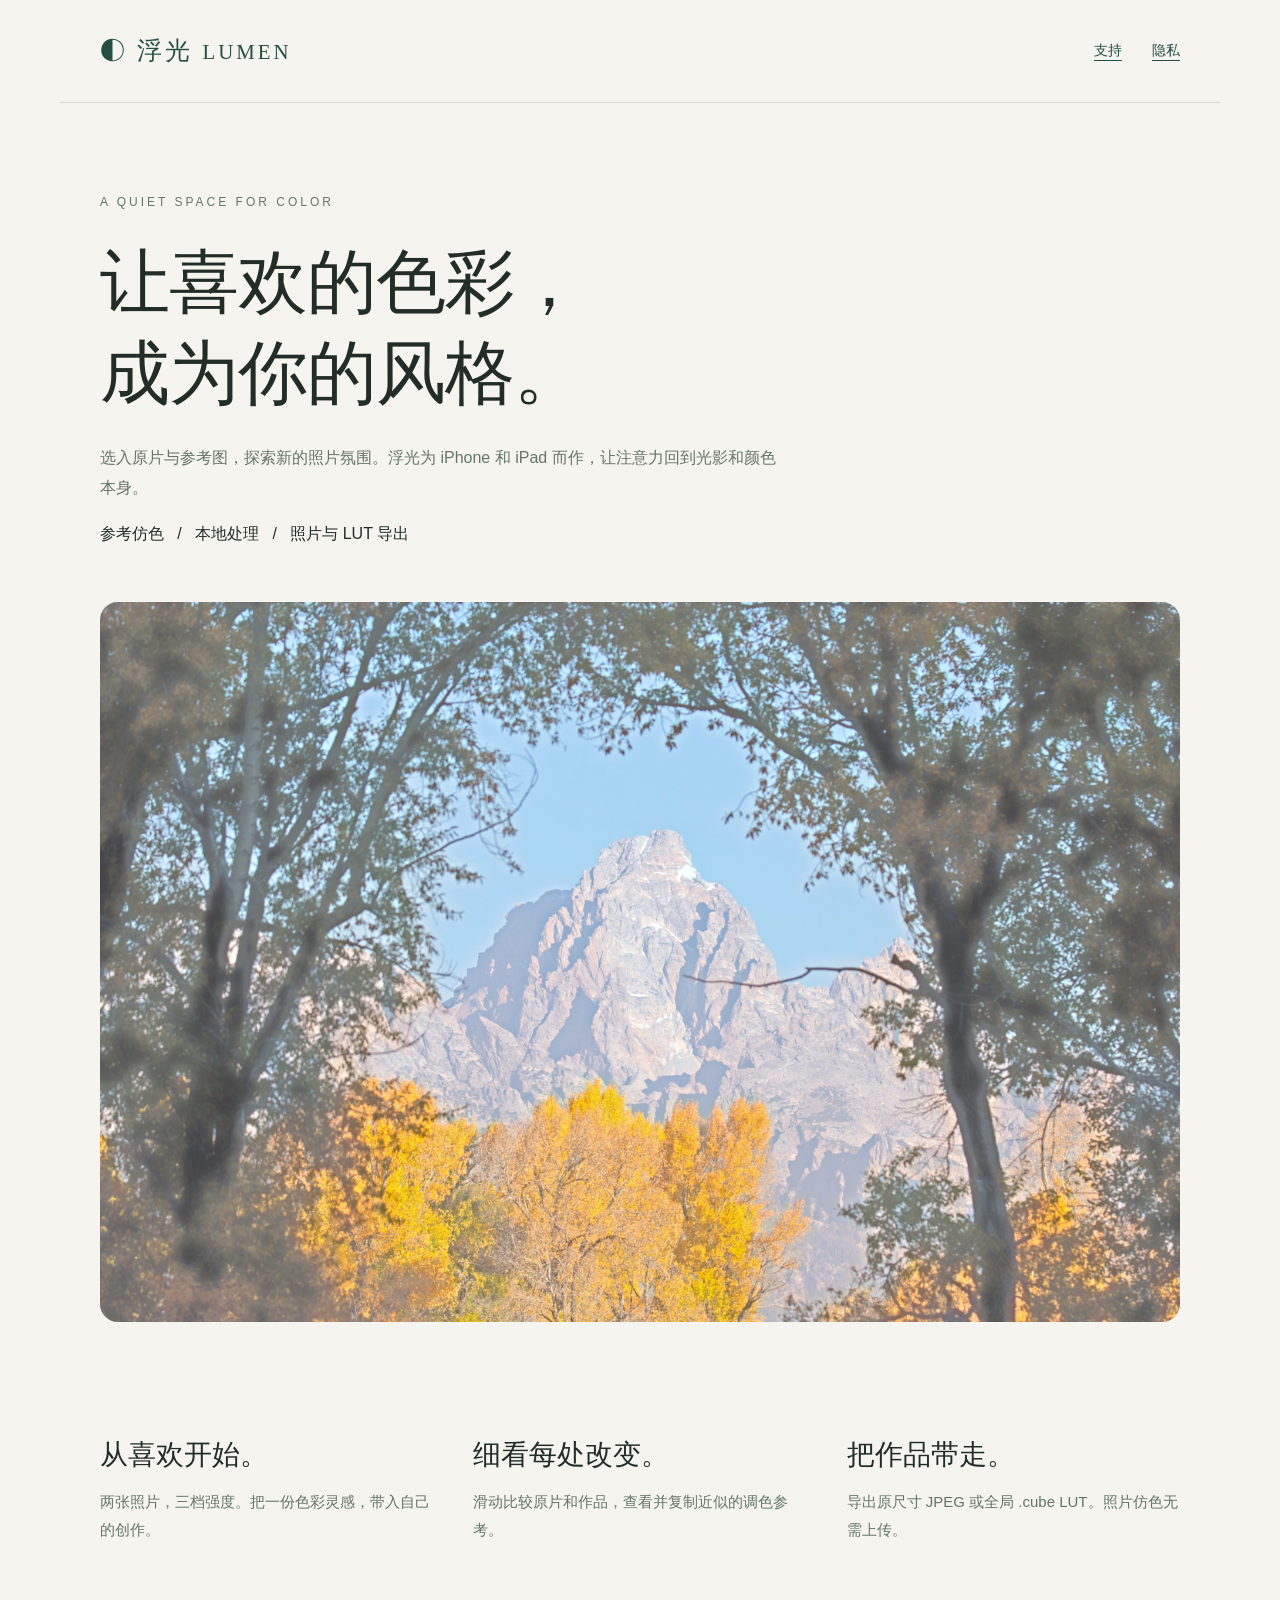
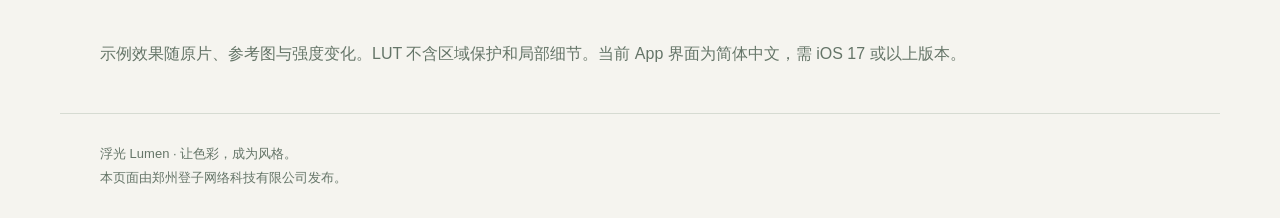
==== index.html @ 794c0627 "Add Lumen support and privacy pages" ====
<!doctype html><html lang="zh-Hans"><head><meta charset="utf-8"><meta name="viewport" content="width=device-width, initial-scale=1"><meta name="description" content="浮光 Lumen，简约的参考照片仿色工具。照片在本地处理，支持 iPhone 与 iPad。"><title>让喜欢的色彩，成为你的风格 · 浮光 Lumen</title><link rel="stylesheet" href="style.css"></head><body><nav><a class="logo" href="index.html">◐ 浮光 <small>LUMEN</small></a><a href="support.html">支持</a><a href="privacy.html">隐私</a></nav><main><section class="hero"><div class="eyebrow">A quiet space for color</div><h1>让喜欢的色彩，<br>成为你的风格。</h1><p class="muted">选入原片与参考图，探索新的照片氛围。浮光为 iPhone 和 iPad 而作，让注意力回到光影和颜色本身。</p><p>参考仿色 &nbsp; / &nbsp; 本地处理 &nbsp; / &nbsp; 照片与 LUT 导出</p><img src="hero.jpg" alt="浮光实际处理后的山峰与秋色照片"></section><section class="grid"><div><h2>从喜欢开始。</h2><p>两张照片，三档强度。把一份色彩灵感，带入自己的创作。</p></div><div><h2>细看每处改变。</h2><p>滑动比较原片和作品，查看并复制近似的调色参考。</p></div><div><h2>把作品带走。</h2><p>导出原尺寸 JPEG 或全局 .cube LUT。照片仿色无需上传。</p></div></section><p class="muted">示例效果随原片、参考图与强度变化。LUT 不含区域保护和局部细节。当前 App 界面为简体中文，需 iOS 17 或以上版本。</p></main><footer>浮光 Lumen · 让色彩，成为风格。<br>本页面由郑州登子网络科技有限公司发布。</footer></body></html>
---- style.css ----
:root{--bg:#f5f4ef;--ink:#222d27;--green:#254f43;--muted:#657568;--line:#d6dbd2}*{box-sizing:border-box}body{margin:0;background:var(--bg);color:var(--ink);font:16px/1.85 -apple-system,BlinkMacSystemFont,'PingFang SC',sans-serif}a{color:var(--green);text-underline-offset:5px}nav,main,footer{max-width:1160px;margin:auto;padding:28px 40px}nav{display:flex;align-items:center;gap:30px;border-bottom:1px solid var(--line)}nav .logo{font-family:serif;font-size:25px;letter-spacing:3px;text-decoration:none;margin-right:auto}nav a{font-size:14px}h1,h2{font-family:'Songti SC',serif;font-weight:400;line-height:1.3}h1{font-size:clamp(38px,5.5vw,70px);letter-spacing:-1px;margin:24px 0}h2{font-size:28px;margin:40px 0 14px}.eyebrow{text-transform:uppercase;letter-spacing:3px;font-size:12px;color:var(--muted)}.muted{color:var(--muted)}.hero{padding-top:60px;padding-bottom:55px}.hero p{max-width:680px}.hero img{width:100%;margin-top:38px;border-radius:18px}.grid{display:grid;grid-template-columns:repeat(3,1fr);gap:40px;padding:10px 0 65px}.grid p{font-size:15px;color:var(--muted)}article{max-width:760px;margin:auto;padding:20px 0 60px}article h1{font-size:46px}details{padding:24px 0;border-bottom:1px solid var(--line)}summary{cursor:pointer;font-size:19px}footer{border-top:1px solid var(--line);font-size:13px;color:var(--muted)}.draft{padding:13px 20px;border:1px solid var(--line);border-radius:8px;font-size:13px;color:var(--muted)}@media(max-width:650px){nav,main,footer{padding:24px}nav{gap:18px}.grid{grid-template-columns:1fr;gap:0}.hero{padding-top:32px}.hero img{min-height:260px;object-fit:cover}article h1{font-size:36px}}
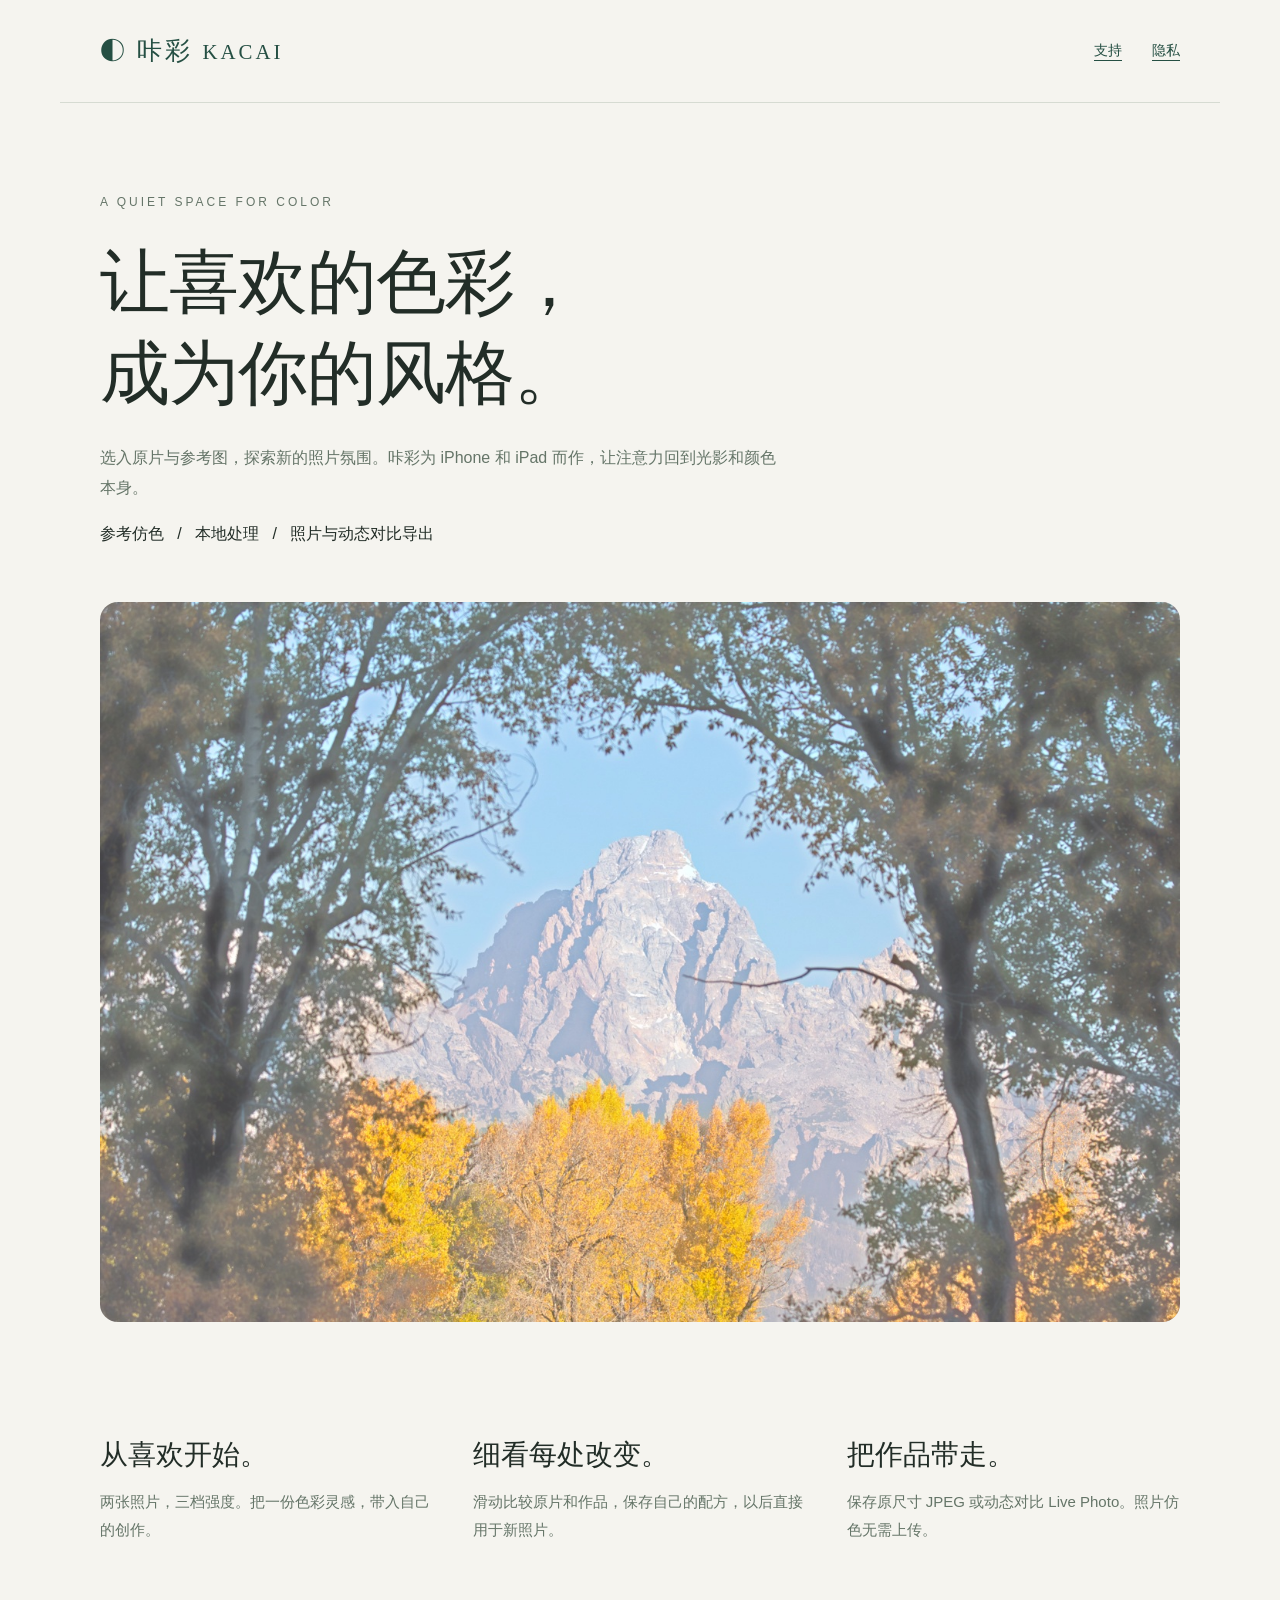
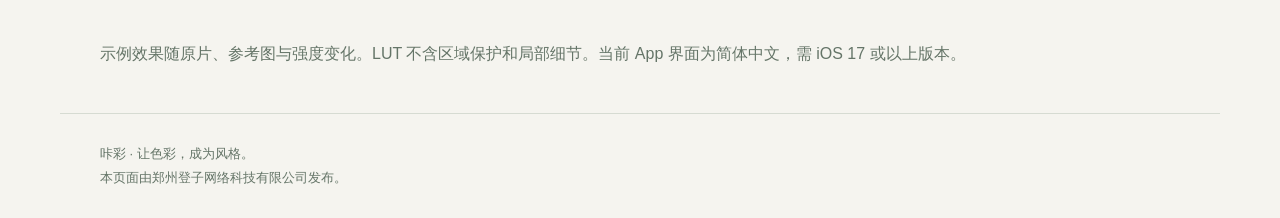
==== commit 124c27a2: "Update Kacai branding and current photo workflow" ====
--- a/index.html
+++ b/index.html
@@ -1 +1 @@
-<!doctype html><html lang="zh-Hans"><head><meta charset="utf-8"><meta name="viewport" content="width=device-width, initial-scale=1"><meta name="description" content="浮光 Lumen，简约的参考照片仿色工具。照片在本地处理，支持 iPhone 与 iPad。"><title>让喜欢的色彩，成为你的风格 · 浮光 Lumen</title><link rel="stylesheet" href="style.css"></head><body><nav><a class="logo" href="index.html">◐ 浮光 <small>LUMEN</small></a><a href="support.html">支持</a><a href="privacy.html">隐私</a></nav><main><section class="hero"><div class="eyebrow">A quiet space for color</div><h1>让喜欢的色彩，<br>成为你的风格。</h1><p class="muted">选入原片与参考图，探索新的照片氛围。浮光为 iPhone 和 iPad 而作，让注意力回到光影和颜色本身。</p><p>参考仿色 &nbsp; / &nbsp; 本地处理 &nbsp; / &nbsp; 照片与 LUT 导出</p><img src="hero.jpg" alt="浮光实际处理后的山峰与秋色照片"></section><section class="grid"><div><h2>从喜欢开始。</h2><p>两张照片，三档强度。把一份色彩灵感，带入自己的创作。</p></div><div><h2>细看每处改变。</h2><p>滑动比较原片和作品，查看并复制近似的调色参考。</p></div><div><h2>把作品带走。</h2><p>导出原尺寸 JPEG 或全局 .cube LUT。照片仿色无需上传。</p></div></section><p class="muted">示例效果随原片、参考图与强度变化。LUT 不含区域保护和局部细节。当前 App 界面为简体中文，需 iOS 17 或以上版本。</p></main><footer>浮光 Lumen · 让色彩，成为风格。<br>本页面由郑州登子网络科技有限公司发布。</footer></body></html>+<!doctype html><html lang="zh-Hans"><head><meta charset="utf-8"><meta name="viewport" content="width=device-width, initial-scale=1"><meta name="description" content="咔彩，简约的参考照片仿色工具。照片在本地处理，支持 iPhone 与 iPad。"><title>让喜欢的色彩，成为你的风格 · 咔彩</title><link rel="stylesheet" href="style.css"></head><body><nav><a class="logo" href="index.html">◐ 咔彩 <small>KACAI</small></a><a href="support.html">支持</a><a href="privacy.html">隐私</a></nav><main><section class="hero"><div class="eyebrow">A quiet space for color</div><h1>让喜欢的色彩，<br>成为你的风格。</h1><p class="muted">选入原片与参考图，探索新的照片氛围。咔彩为 iPhone 和 iPad 而作，让注意力回到光影和颜色本身。</p><p>参考仿色 &nbsp; / &nbsp; 本地处理 &nbsp; / &nbsp; 照片与动态对比导出</p><img src="hero.jpg" alt="咔彩实际处理后的山峰与秋色照片"></section><section class="grid"><div><h2>从喜欢开始。</h2><p>两张照片，三档强度。把一份色彩灵感，带入自己的创作。</p></div><div><h2>细看每处改变。</h2><p>滑动比较原片和作品，保存自己的配方，以后直接用于新照片。</p></div><div><h2>把作品带走。</h2><p>保存原尺寸 JPEG 或动态对比 Live Photo。照片仿色无需上传。</p></div></section><p class="muted">示例效果随原片、参考图与强度变化。LUT 不含区域保护和局部细节。当前 App 界面为简体中文，需 iOS 17 或以上版本。</p></main><footer>咔彩 · 让色彩，成为风格。<br>本页面由郑州登子网络科技有限公司发布。</footer></body></html>
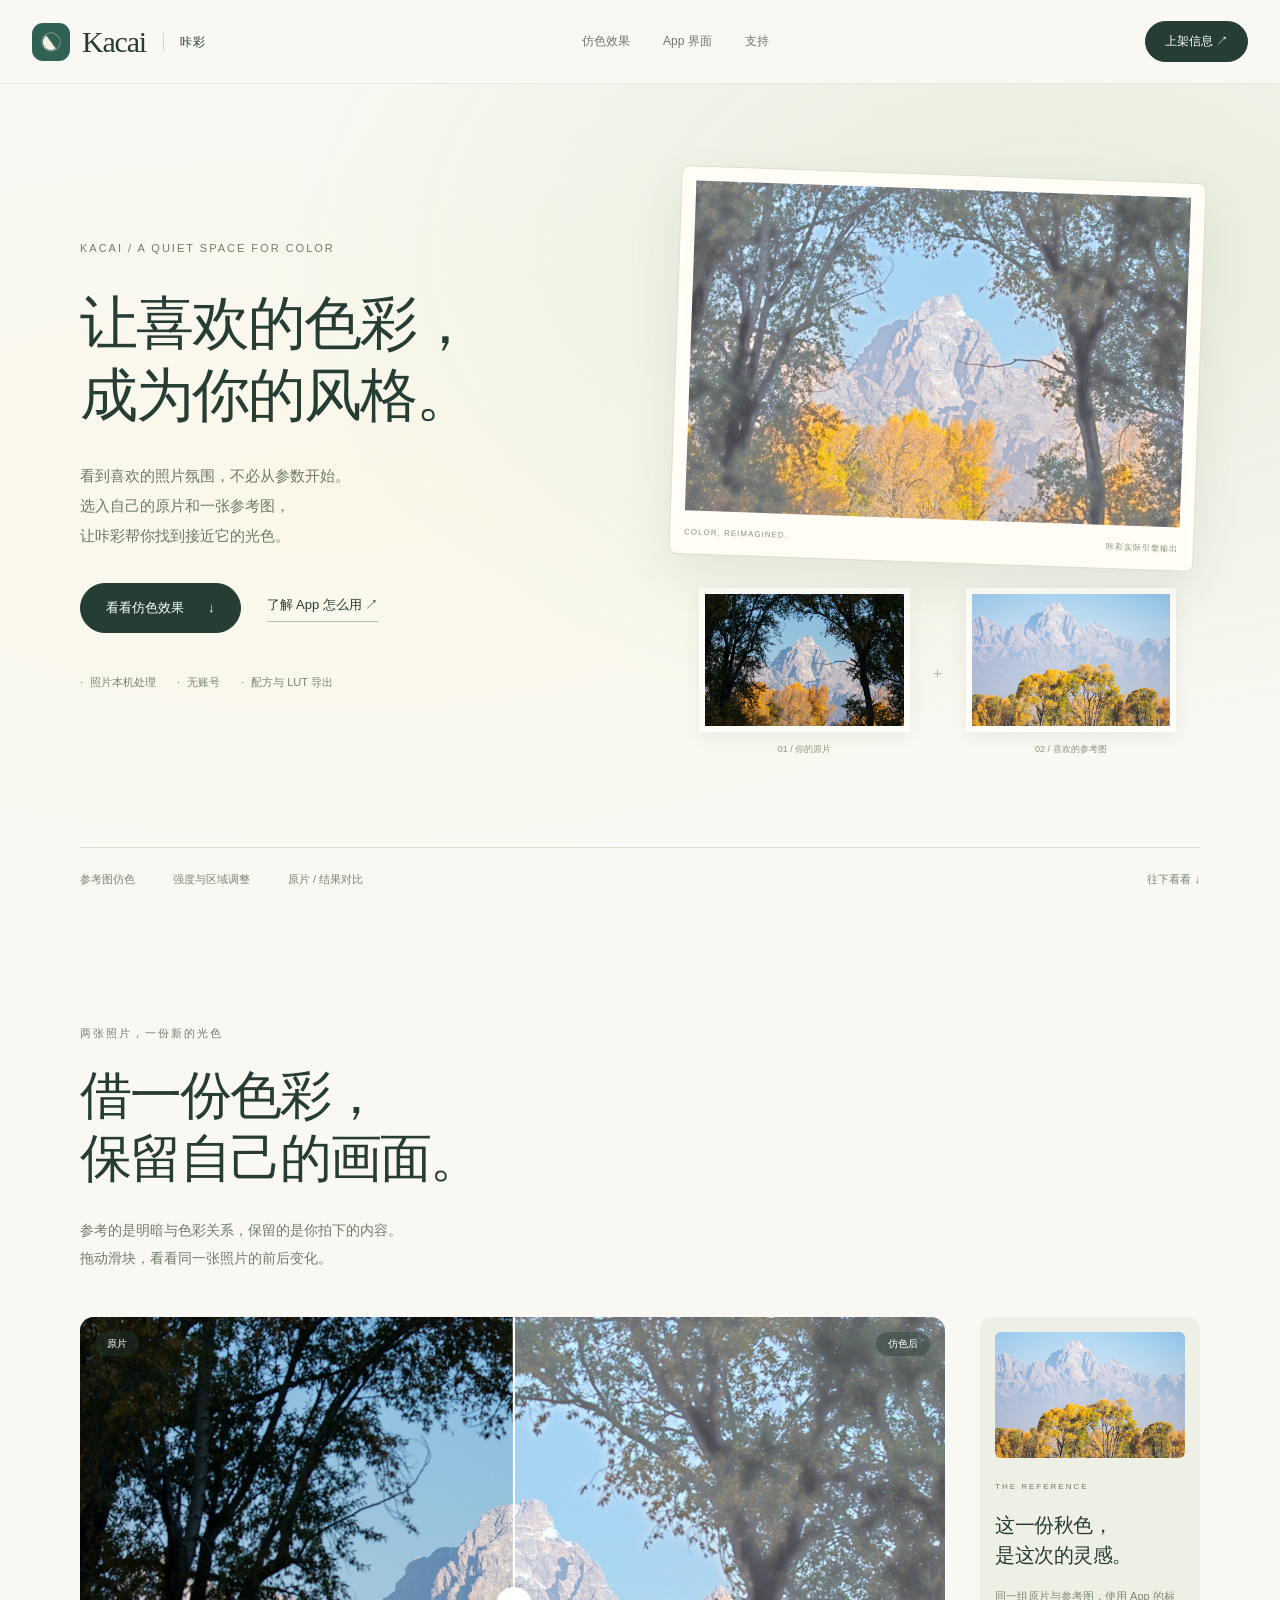
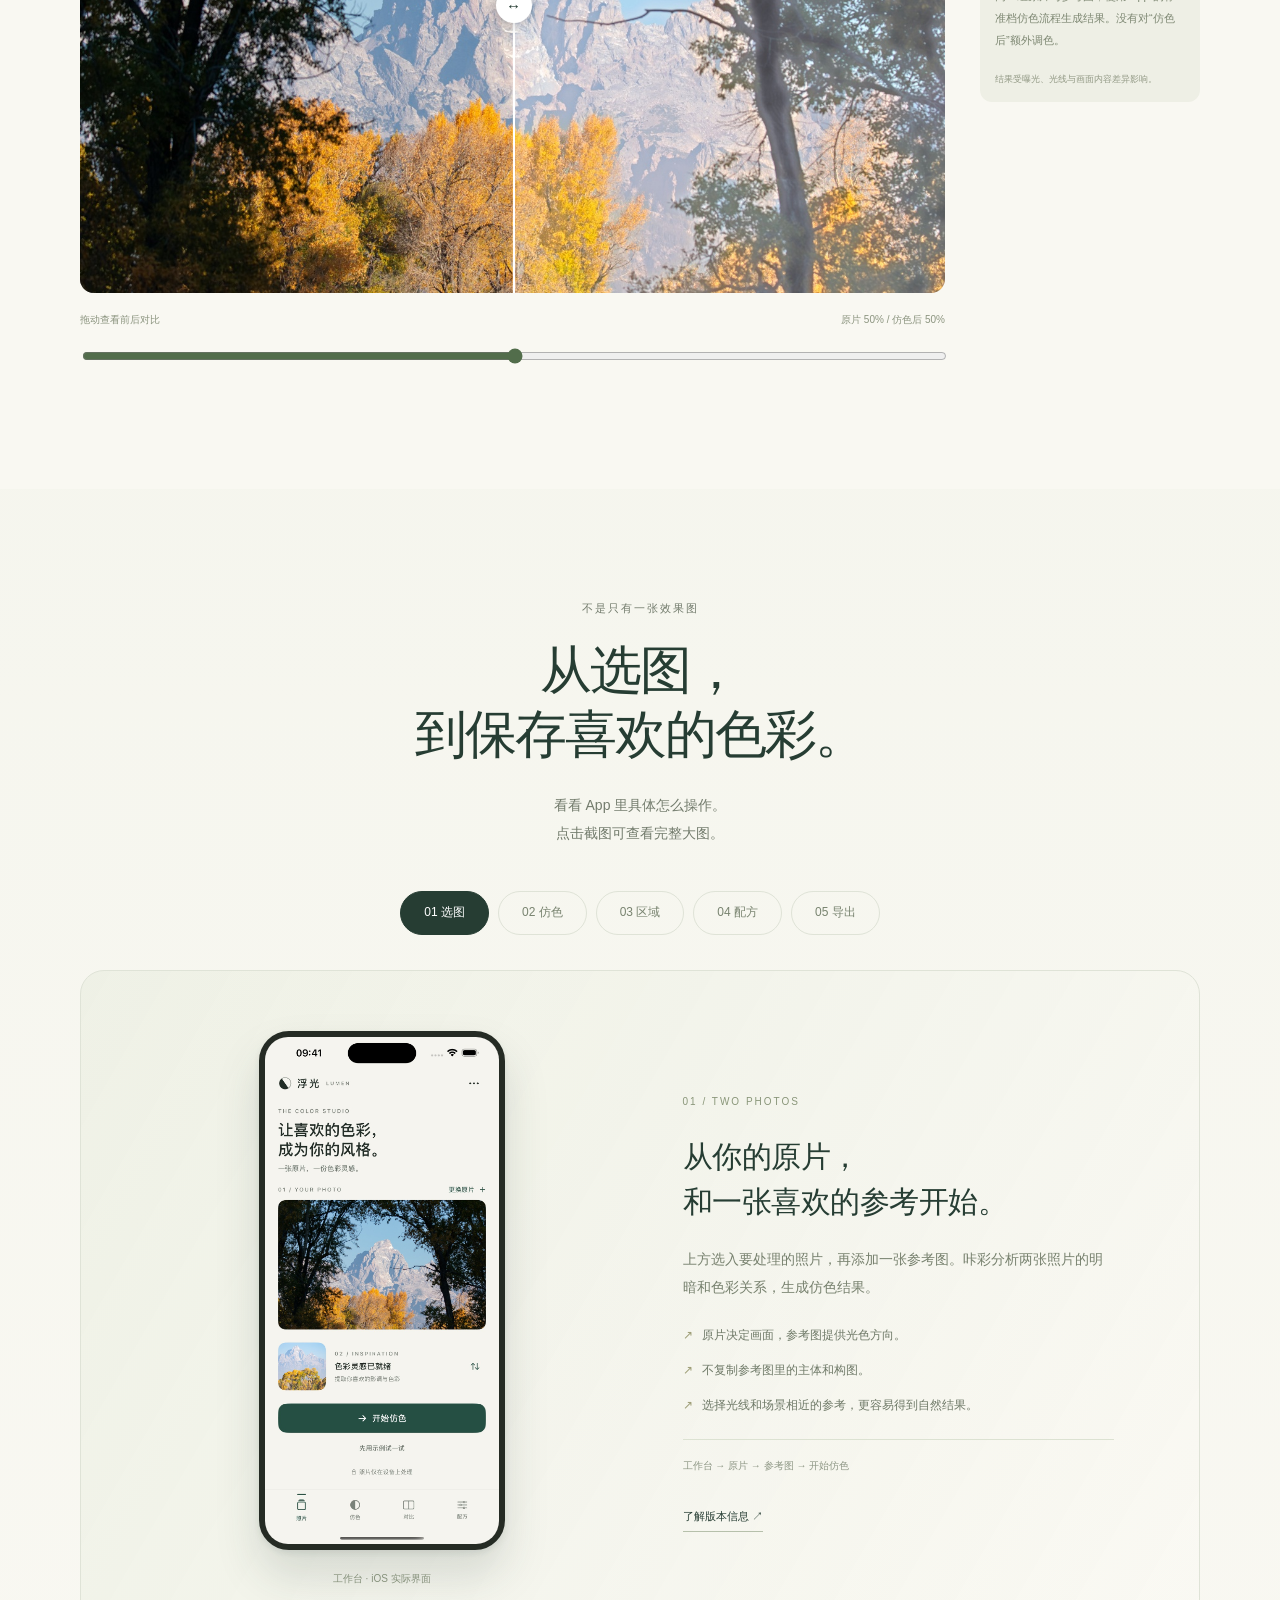
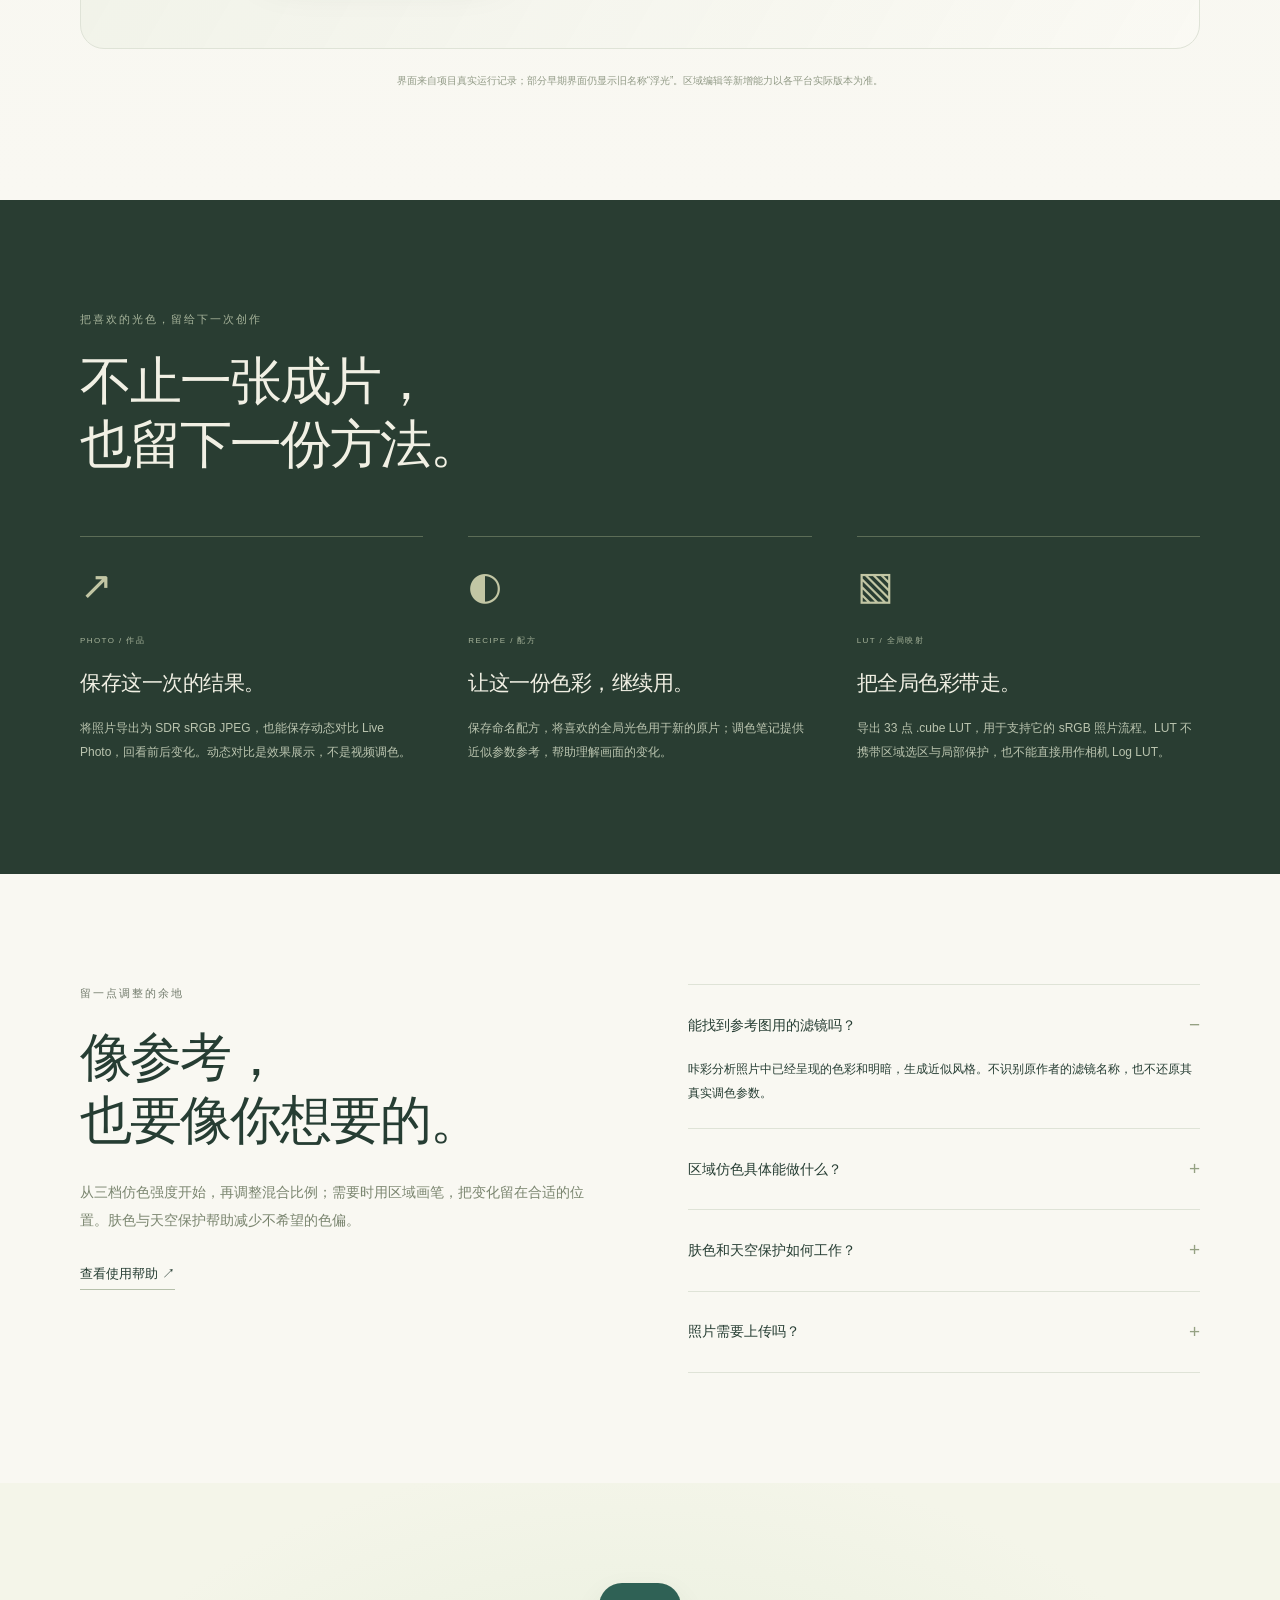
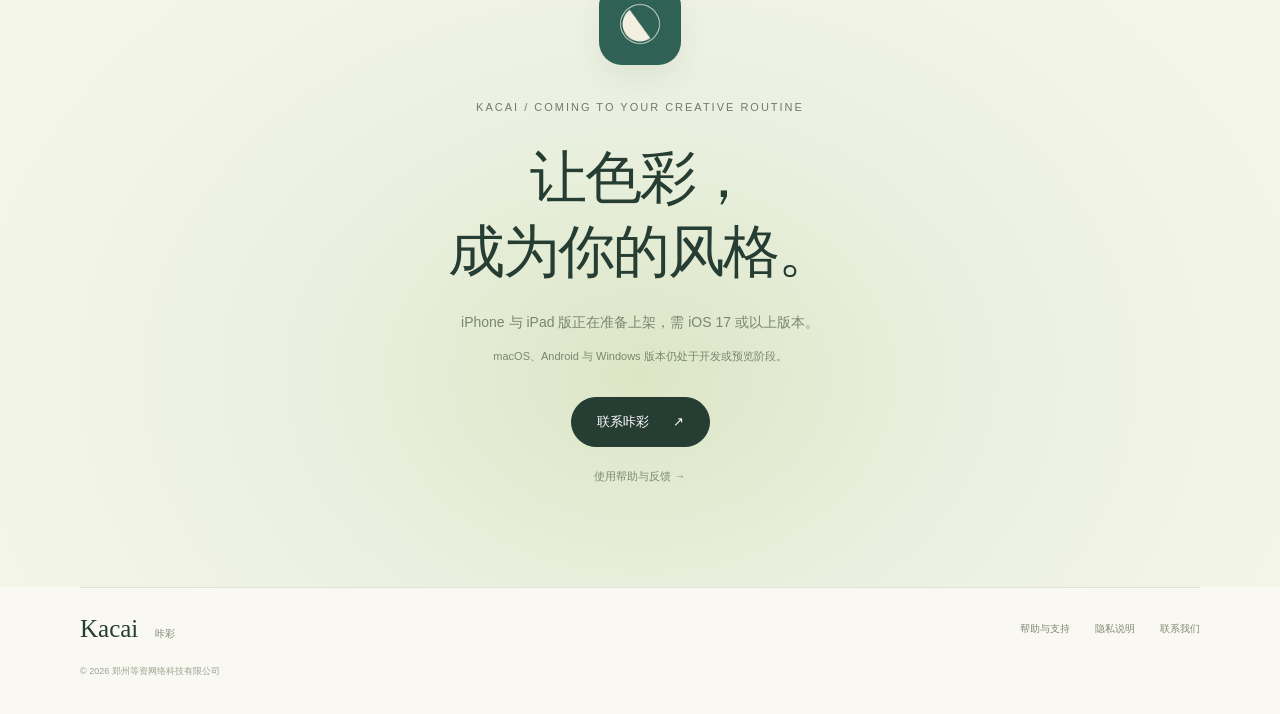
==== commit b8cd68ad: "重做咔彩产品网站并展示真实仿色效果与操作流程" ====
--- a/index.html
+++ b/index.html
@@ -1 +1,7 @@
-<!doctype html><html lang="zh-Hans"><head><meta charset="utf-8"><meta name="viewport" content="width=device-width, initial-scale=1"><meta name="description" content="咔彩，简约的参考照片仿色工具。照片在本地处理，支持 iPhone 与 iPad。"><title>让喜欢的色彩，成为你的风格 · 咔彩</title><link rel="stylesheet" href="style.css"></head><body><nav><a class="logo" href="index.html">◐ 咔彩 <small>KACAI</small></a><a href="support.html">支持</a><a href="privacy.html">隐私</a></nav><main><section class="hero"><div class="eyebrow">A quiet space for color</div><h1>让喜欢的色彩，<br>成为你的风格。</h1><p class="muted">选入原片与参考图，探索新的照片氛围。咔彩为 iPhone 和 iPad 而作，让注意力回到光影和颜色本身。</p><p>参考仿色 &nbsp; / &nbsp; 本地处理 &nbsp; / &nbsp; 照片与动态对比导出</p><img src="hero.jpg" alt="咔彩实际处理后的山峰与秋色照片"></section><section class="grid"><div><h2>从喜欢开始。</h2><p>两张照片，三档强度。把一份色彩灵感，带入自己的创作。</p></div><div><h2>细看每处改变。</h2><p>滑动比较原片和作品，保存自己的配方，以后直接用于新照片。</p></div><div><h2>把作品带走。</h2><p>保存原尺寸 JPEG 或动态对比 Live Photo。照片仿色无需上传。</p></div></section><p class="muted">示例效果随原片、参考图与强度变化。LUT 不含区域保护和局部细节。当前 App 界面为简体中文，需 iOS 17 或以上版本。</p></main><footer>咔彩 · 让色彩，成为风格。<br>本页面由郑州登子网络科技有限公司发布。</footer></body></html>+<!doctype html><html lang="zh-Hans"><head><meta charset="utf-8"><meta name="viewport" content="width=device-width,initial-scale=1"><meta name="theme-color" content="#f9f8f2"><title>让喜欢的色彩，成为你的风格 · 咔彩 Kacai</title><meta name="description" content="本地参考图仿色工具。选择原片与参考图，比较前后变化，调整强度与区域，保存作品、配方和 LUT。"><link rel="icon" href="assets/icon.png"><link rel="stylesheet" href="style.css?v=20261118"><script src="app.js?v=20261118" defer></script></head><body><a class="skip-link" href="#main">跳到正文</a><header class="site-header"><div class="header-inner"><a class="brand" href="index.html"><img src="assets/icon.png" alt="" width="38" height="38"><span class="brand-name">Kacai<span>咔彩</span></span></a><nav aria-label="页面导航"><a href="index.html#comparison">仿色效果</a><a href="index.html#experience">App 界面</a><a href="support.html">支持</a></nav><a class="button small" href="index.html#availability">上架信息 ↗</a></div></header>
+<main id="main"><section class="hero"><div class="wrap hero-grid"><div class="hero-copy"><p class="eyebrow">KACAI / A QUIET SPACE FOR COLOR</p><h1>让喜欢的色彩，<br>成为你的风格。</h1><p class="hero-description">看到喜欢的照片氛围，不必从参数开始。<br>选入自己的原片和一张参考图，<br>让咔彩帮你找到接近它的光色。</p><div class="hero-actions"><a class="button" href="#comparison">看看仿色效果 <span aria-hidden="true">↓</span></a><a class="text-link" href="#experience">了解 App 怎么用 ↗</a></div><div class="hero-notes"><span>照片本机处理</span><span>无账号</span><span>配方与 LUT 导出</span></div></div><div class="hero-board"><figure class="result-print"><img src="assets/result.jpg" alt="咔彩实际仿色结果：树影间的雪山与金色秋林，明暗与色彩向参考图靠近。" width="1400" height="933" fetchpriority="high"><figcaption><span>COLOR, REIMAGINED.</span><span>咔彩实际引擎输出</span></figcaption></figure><div class="photo-pair"><figure><img src="assets/original.jpg" width="1400" height="933" alt="原片：较深树影中的雪山与秋林。"><figcaption>01 / 你的原片</figcaption></figure><span aria-hidden="true">＋</span><figure><img src="assets/reference.jpg" width="1400" height="933" alt="参考图：明亮雪山前的金色白杨林。"><figcaption>02 / 喜欢的参考图</figcaption></figure></div></div></div><div class="wrap hero-bottom"><span>参考图仿色</span><span>强度与区域调整</span><span>原片 / 结果对比</span><a href="#comparison">往下看看 ↓</a></div></section>
+<section class="section" id="comparison" aria-labelledby="comparison-title"><div class="wrap"><div class="section-heading"><p class="eyebrow">两张照片，一份新的光色</p><h2 id="comparison-title">借一份色彩，<br>保留自己的画面。</h2><p>参考的是明暗与色彩关系，保留的是你拍下的内容。<br>拖动滑块，看看同一张照片的前后变化。</p></div><div class="compare-layout"><div><div class="compare-stage" style="--split:50%"><img class="compare-result" src="assets/result.jpg" width="1400" height="933" alt="仿色后的雪山秋林完整效果" loading="lazy"><div class="compare-original"><img src="assets/original.jpg" width="1400" height="933" alt="同一张照片的原片" loading="lazy"></div><div class="compare-divider" aria-hidden="true"><span>↔</span></div><span class="compare-label before-label">原片</span><span class="compare-label after-label">仿色后</span></div><div class="range-heading"><label for="compare-range">拖动查看前后对比</label><output id="compare-value" for="compare-range">原片 50% / 仿色后 50%</output></div><input type="range" id="compare-range" min="0" max="100" value="50" aria-label="调整原片与仿色后的对比位置"></div><aside class="reference-card"><img src="assets/reference.jpg" alt="此次仿色采用的参考图，明亮雪山与金色白杨。" width="1400" height="933" loading="lazy"><p class="eyebrow">THE REFERENCE</p><h3>这一份秋色，<br>是这次的灵感。</h3><p>同一组原片与参考图，使用 App 的标准档仿色流程生成结果。没有对“仿色后”额外调色。</p><small>结果受曝光、光线与画面内容差异影响。</small></aside></div></div></section>
+<section class="section experience" id="experience" aria-labelledby="experience-title"><div class="wrap"><div class="section-heading centered"><p class="eyebrow">不是只有一张效果图</p><h2 id="experience-title">从选图，<br>到保存喜欢的色彩。</h2><p>看看 App 里具体怎么操作。<br>点击截图可查看完整大图。</p></div><div class="step-tabs" role="tablist" aria-label="App 操作流程"><button role="tab" id="tab-studio" aria-selected="true" aria-controls="step-panel" data-step="studio">01 选图</button><button role="tab" id="tab-match" aria-selected="false" tabindex="-1" aria-controls="step-panel" data-step="match">02 仿色</button><button role="tab" id="tab-region" aria-selected="false" tabindex="-1" aria-controls="step-panel" data-step="region">03 区域</button><button role="tab" id="tab-recipe" aria-selected="false" tabindex="-1" aria-controls="step-panel" data-step="recipe">04 配方</button><button role="tab" id="tab-export" aria-selected="false" tabindex="-1" aria-controls="step-panel" data-step="export">05 导出</button></div><div class="step-panel" id="step-panel" role="tabpanel" aria-labelledby="tab-studio"><figure class="step-visual"><a class="phone walkthrough" id="step-image-link" href="assets/app-studio.jpg" data-preview aria-label="查看当前 App 界面大图"><img id="step-image" src="assets/app-studio.jpg" alt="实际 iOS 工作台，展示原片与参考图两个导入位置。" width="900" height="1951" loading="lazy"></a><figcaption id="step-caption">工作台 · iOS 实际界面</figcaption></figure><div class="step-copy"><span id="step-number" class="step-number">01 / TWO PHOTOS</span><h3 id="step-title">从你的原片，<br>和一张喜欢的参考开始。</h3><p id="step-description">上方选入要处理的照片，再添加一张参考图。咔彩分析两张照片的明暗和色彩关系，生成仿色结果。</p><ul id="step-points"><li>原片决定画面，参考图提供光色方向。</li><li>不复制参考图里的主体和构图。</li><li>选择光线和场景相近的参考，更容易得到自然结果。</li></ul><p class="step-path" id="step-path">工作台 → 原片 → 参考图 → 开始仿色</p><a class="text-link" href="#availability">了解版本信息 ↗</a></div></div><p class="image-note">界面来自项目真实运行记录；部分早期界面仍显示旧名称“浮光”。区域编辑等新增能力以各平台实际版本为准。</p></div></section>
+<section class="essentials section"><div class="wrap"><div class="section-heading"><p class="eyebrow">把喜欢的光色，留给下一次创作</p><h2>不止一张成片，<br>也留下一份方法。</h2></div><div class="essentials-grid"><article><span class="feature-mark">↗</span><p class="eyebrow">PHOTO / 作品</p><h3>保存这一次的结果。</h3><p>将照片导出为 SDR sRGB JPEG，也能保存动态对比 Live Photo，回看前后变化。动态对比是效果展示，不是视频调色。</p></article><article><span class="feature-mark">◐</span><p class="eyebrow">RECIPE / 配方</p><h3>让这一份色彩，继续用。</h3><p>保存命名配方，将喜欢的全局光色用于新的原片；调色笔记提供近似参数参考，帮助理解画面的变化。</p></article><article><span class="feature-mark">▧</span><p class="eyebrow">LUT / 全局映射</p><h3>把全局色彩带走。</h3><p>导出 33 点 .cube LUT，用于支持它的 sRGB 照片流程。LUT 不携带区域选区与局部保护，也不能直接用作相机 Log LUT。</p></article></div></div></section>
+<section class="section"><div class="wrap support-grid"><div><p class="eyebrow">留一点调整的余地</p><h2>像参考，<br>也要像你想要的。</h2><p class="section-text">从三档仿色强度开始，再调整混合比例；需要时用区域画笔，把变化留在合适的位置。肤色与天空保护帮助减少不希望的色偏。</p><a class="text-link" href="support.html">查看使用帮助 ↗</a></div><div class="faq"><details open><summary>能找到参考图用的滤镜吗？</summary><p>咔彩分析照片中已经呈现的色彩和明暗，生成近似风格。不识别原作者的滤镜名称，也不还原其真实调色参数。</p></details><details><summary>区域仿色具体能做什么？</summary><p>当前 iOS 开发版本支持区域画笔、擦除、柔边与撤销重做，并可恢复最近一次编辑项目。选区影响当前照片，导出的全局 LUT 不包含选区。</p></details><details><summary>肤色和天空保护如何工作？</summary><p>当前 iOS 开发版本提供人脸检测辅助的肤色保护与天空渐变平滑；保护仍可能误判，可按实际结果调整或关闭，并配合区域编辑。</p></details><details><summary>照片需要上传吗？</summary><p>照片分析和仿色在本机完成，无需账号。系统可能从你的 iCloud 图库下载你选择的照片；这属于系统图库行为。</p></details></div></div></section>
+<section class="download-section" id="availability"><div class="wrap download-inner"><img class="download-icon" src="assets/icon.png" width="88" height="88" alt="咔彩 App 图标" loading="lazy"><p class="eyebrow">KACAI / COMING TO YOUR CREATIVE ROUTINE</p><h2>让色彩，<br>成为你的风格。</h2><p>iPhone 与 iPad 版正在准备上架，需 iOS 17 或以上版本。</p><p class="platform-note">macOS、Android 与 Windows 版本仍处于开发或预览阶段。</p><a class="button" href="mailto:laigangwei@163.com">联系咔彩 <span aria-hidden="true">↗</span></a><a class="download-help" href="support.html">使用帮助与反馈 →</a></div></section></main><footer class="site-footer wrap"><a class="footer-brand" href="index.html">Kacai <span>咔彩</span></a><nav aria-label="页脚"><a href="support.html">帮助与支持</a><a href="privacy.html">隐私说明</a><a href="mailto:laigangwei@163.com">联系我们</a></nav><p>© 2026 郑州等资网络科技有限公司</p></footer><dialog class="image-dialog" id="image-dialog" aria-label="图片大图预览"><div class="dialog-toolbar"><span>App 界面</span><button id="close-preview" aria-label="关闭大图">关闭 ×</button></div><img id="dialog-image" alt=""></dialog></body></html>
--- a/style.css
+++ b/style.css
@@ -1 +1,19 @@
-:root{--bg:#f5f4ef;--ink:#222d27;--green:#254f43;--muted:#657568;--line:#d6dbd2}*{box-sizing:border-box}body{margin:0;background:var(--bg);color:var(--ink);font:16px/1.85 -apple-system,BlinkMacSystemFont,'PingFang SC',sans-serif}a{color:var(--green);text-underline-offset:5px}nav,main,footer{max-width:1160px;margin:auto;padding:28px 40px}nav{display:flex;align-items:center;gap:30px;border-bottom:1px solid var(--line)}nav .logo{font-family:serif;font-size:25px;letter-spacing:3px;text-decoration:none;margin-right:auto}nav a{font-size:14px}h1,h2{font-family:'Songti SC',serif;font-weight:400;line-height:1.3}h1{font-size:clamp(38px,5.5vw,70px);letter-spacing:-1px;margin:24px 0}h2{font-size:28px;margin:40px 0 14px}.eyebrow{text-transform:uppercase;letter-spacing:3px;font-size:12px;color:var(--muted)}.muted{color:var(--muted)}.hero{padding-top:60px;padding-bottom:55px}.hero p{max-width:680px}.hero img{width:100%;margin-top:38px;border-radius:18px}.grid{display:grid;grid-template-columns:repeat(3,1fr);gap:40px;padding:10px 0 65px}.grid p{font-size:15px;color:var(--muted)}article{max-width:760px;margin:auto;padding:20px 0 60px}article h1{font-size:46px}details{padding:24px 0;border-bottom:1px solid var(--line)}summary{cursor:pointer;font-size:19px}footer{border-top:1px solid var(--line);font-size:13px;color:var(--muted)}.draft{padding:13px 20px;border:1px solid var(--line);border-radius:8px;font-size:13px;color:var(--muted)}@media(max-width:650px){nav,main,footer{padding:24px}nav{gap:18px}.grid{grid-template-columns:1fr;gap:0}.hero{padding-top:32px}.hero img{min-height:260px;object-fit:cover}article h1{font-size:36px}}
+:root{color-scheme:light;--paper:#f9f8f2;--ink:#263d33;--muted:#727b6c;--sage:#e8ecdf;--line:#dfe3d7;--gold:#b2a078;font-family:-apple-system,BlinkMacSystemFont,"PingFang SC","Microsoft YaHei",sans-serif;font-synthesis:none}
+*{box-sizing:border-box}html{scroll-behavior:smooth;scroll-padding-top:100px}body{margin:0;background:var(--paper);color:var(--ink);font-size:15px;line-height:1.8}a{color:inherit;text-decoration:none}button{font:inherit;color:inherit;cursor:pointer}img{display:block;max-width:100%}button,a,summary{-webkit-tap-highlight-color:transparent}button:focus-visible,a:focus-visible,summary:focus-visible{outline:3px solid #929f78;outline-offset:5px}p,h1,h2,h3,figure{margin:0}button{touch-action:manipulation}::selection{background:#d7dfc5}.wrap{width:min(1120px,calc(100% - 80px));margin-inline:auto}.section{padding:110px 0}.eyebrow{font-size:11px;font-weight:500;letter-spacing:2px;color:var(--muted)}h1,h2,h3{font-weight:570}h1,h2{letter-spacing:-2px;line-height:1.22}h2{font-size:52px}h3{line-height:1.5;letter-spacing:-.5px}.skip-link{position:fixed;top:-100px;left:20px;padding:10px 20px;background:#fff;z-index:10}.skip-link:focus{top:10px}.button{display:inline-flex;align-items:center;justify-content:center;gap:24px;padding:13px 25px;background:var(--ink);color:#fff;border:1px solid var(--ink);border-radius:40px;font-size:13px;line-height:1.7;transition:background .2s,transform .2s}.button:hover{background:#45624c;transform:translateY(-2px)}.button.small{font-size:12px;padding:9px 19px;gap:15px}.text-link{display:inline-flex;align-items:center;gap:20px;border-bottom:1px solid #b6c0ab;padding-bottom:4px;font-size:13px}.text-link:hover{color:#637953}.availability{color:var(--muted);font-size:11px;letter-spacing:.3px}
+.site-header{position:sticky;top:0;z-index:5;background:rgba(249,248,242,.92);backdrop-filter:blur(20px);border-bottom:1px solid #e6e8de}.header-inner{width:min(1280px,calc(100% - 64px));height:83px;margin:auto;display:flex;align-items:center;justify-content:space-between;gap:24px}.brand{display:flex;gap:12px;align-items:center}.brand img{width:38px;height:38px;border-radius:11px}.brand-name{font:30px/1 Georgia,"Times New Roman",serif;letter-spacing:-1.2px;display:flex;align-items:center;gap:17px}.brand-name>span{font:12px/1.5 -apple-system,"PingFang SC",sans-serif;letter-spacing:1px;padding-left:16px;border-left:1px solid #cfd6c8}.site-header nav{display:flex;gap:33px;font-size:12px;color:#6e7868}.site-header nav a:hover{color:var(--ink)}
+.hero{position:relative;overflow:hidden;background:radial-gradient(ellipse at 82% 20%,#e7eddd 0,transparent 53%),radial-gradient(ellipse at 26% 50%,#fbf8e9 0,transparent 63%)}.hero-grid{display:grid;grid-template-columns:1.03fr 1fr;align-items:center;gap:25px;padding-top:65px;padding-bottom:55px}.hero h1{font-size:clamp(48px,5.25vw,70px);margin:28px 0 29px;line-height:1.25}.hero-description{font-size:15px;line-height:2;color:#6e7867}.hero-actions{display:flex;gap:26px;align-items:center;margin-top:32px;flex-wrap:wrap}.hero-copy>.availability{margin-top:17px}.hero-notes{display:flex;gap:21px;margin-top:40px;font-size:11px;color:#78836f}.hero-notes span:before{content:'·';margin-right:7px}.hero-visual{position:relative;min-height:655px;margin-right:-10px}.hero-halo{position:absolute;width:475px;height:475px;border:1px solid #dbe2cf;border-radius:50%;left:15px;top:80px;background:radial-gradient(circle,#dce4cc88,transparent 70%)}.hero-halo:before{content:'';position:absolute;inset:28px;border:1px solid #dfe5d6;border-radius:50%}.phone{display:block;border:6px solid #252b24;border-radius:30px;background:#0b0e0b;box-shadow:0 25px 45px #263b3326,0 3px 6px #263b3317;transition:transform .25s}.phone:hover{transform:translateY(-4px)}.phone img{width:100%;height:auto;border-radius:23px}.hero-camera{position:absolute;width:262px;right:9px;top:0;z-index:2}.hero-roll{position:absolute;width:200px;left:13px;top:131px;transform:rotate(-5deg);z-index:1}.hero-visual figcaption{font-size:11px;color:#6a7760;margin-top:15px;text-align:center}.hero-camera figcaption{margin-top:18px}.screen-note{position:absolute;font-size:10px;letter-spacing:.5px;color:#8c9582;bottom:0;left:0;right:0;text-align:center}.hero-bottom{border-top:1px solid #dbe0d0;display:flex;align-items:center;gap:38px;font-size:11px;color:#7b856f;padding-top:22px;padding-bottom:24px}.hero-bottom a{margin-left:auto;display:flex;gap:20px}
+.moment-section{padding:90px 0 10px}.moment{position:relative;overflow:hidden;border-radius:22px;background:#e3e7db}.moment>img{width:100%;height:auto}.moment-copy{position:absolute;top:50px;left:52px;color:#344739}.moment-copy .eyebrow{font-size:9px;letter-spacing:1.5px;color:#69715d}.moment-copy h2{font-size:45px;margin:18px 0 20px}.moment-copy>p:last-child{font-size:12px;line-height:1.9}.moment figcaption{position:absolute;bottom:0;left:0;right:0;display:flex;justify-content:space-between;padding:18px 25px;background:linear-gradient(transparent,#1a302c66);color:#fff;font-size:9px;letter-spacing:1px}.section-heading>h2{margin:20px 0 25px}.section-heading>p:last-child{color:var(--muted);font-size:14px;line-height:2}.centered{text-align:center}.step-tabs{display:flex;justify-content:center;gap:9px;margin:44px 0 35px}.step-tabs button{background:transparent;border:1px solid var(--line);border-radius:30px;padding:10px 23px;font-size:12px;color:#78836f;white-space:nowrap}.step-tabs button[aria-selected="true"]{background:var(--ink);color:white;border-color:var(--ink)}.step-panel{display:grid;grid-template-columns:1fr 1fr;gap:85px;align-items:center;padding:60px 85px;border:1px solid var(--line);border-radius:24px;background:linear-gradient(120deg,#e9eddf99,#fbfaf580)}.step-visual{display:flex;flex-direction:column;align-items:center}.walkthrough{width:246px}.step-visual figcaption{font-size:10px;color:#86917b;margin-top:20px;text-align:center}.step-number{font-size:10px;letter-spacing:2px;color:#899679}.step-copy h3{font-size:30px;line-height:1.5;margin:21px 0}.step-copy>p:not(.step-path){font-size:14px;line-height:2;color:#77816e}.step-copy ul{list-style:none;margin:23px 0;padding:0;color:#6e7967;font-size:12px;line-height:1.9}.step-copy li{position:relative;padding-left:19px;margin-bottom:12px}.step-copy li:before{content:'↗';position:absolute;left:0;color:#9d9d76}.step-path{font-size:10px;color:#8e9785;line-height:1.8;padding-top:17px;border-top:1px solid #dce2d2;margin-top:23px;margin-bottom:26px}.step-copy .text-link{font-size:11px}
+.films{padding-top:60px;background:linear-gradient(180deg,transparent,#edf0e7aa)}.film-studio{display:grid;grid-template-columns:1fr 255px;gap:45px;margin-top:48px;align-items:start}.film-figure{padding:18px;background:#fffef9;border:1px solid var(--line);border-radius:16px;box-shadow:0 12px 32px #66725b08}.film-figure img{width:100%;height:auto;aspect-ratio:1536/1024;object-fit:contain;background:#f2f1eb}.film-figure figcaption{display:flex;justify-content:space-between;font-size:9px;letter-spacing:1px;color:#7a8471;padding-top:15px}.film-controls>.eyebrow{font-size:9px;letter-spacing:2px;margin-bottom:12px}.film-buttons{display:grid;grid-template-columns:1fr 1fr;gap:8px}.film-buttons button{background:#fff8;border:1px solid #dfe4d7;border-radius:9px;display:flex;align-items:center;text-align:left;gap:9px;padding:14px 11px;position:relative;font-size:13px}.film-buttons button[aria-pressed="true"]{border-color:#657954;background:#e1e8d5}.film-buttons small{display:block;font-size:6px;letter-spacing:.5px;color:#8a927d;white-space:nowrap;margin-top:2px}.swatch{width:14px;height:27px;border-radius:20px;flex-shrink:0}.cyan{background:linear-gradient(#6c887b,#d1d8bd)}.daylight{background:linear-gradient(#81a09a,#e6ce8a)}.cinema{background:linear-gradient(#3a5a51,#919d8e)}.amber{background:linear-gradient(#a78b58,#dec7a0)}.faded{background:linear-gradient(#a3aa8b,#ddd8c1)}.monochrome{background:linear-gradient(#363c36,#d6d6cc)}.film-order{display:none}.film-detail{font-size:12px;line-height:1.9;color:#718067;margin-top:19px;min-height:48px}.original-button{border:0;border-bottom:1px solid #b4c0a8;border-radius:0;padding:4px 0;background:transparent;font-size:10px;margin-top:12px}.original-button span{margin-left:12px}.original-button[aria-pressed="true"]{color:#263d33;font-weight:650}.image-note{text-align:center;color:#919a86;font-size:10px;margin-top:23px}
+.essentials{background:#293d32;color:#f1f0e4}.essentials .eyebrow{color:#a6b39a}.essentials-grid{display:grid;grid-template-columns:repeat(3,1fr);gap:45px;margin-top:60px}.essentials-grid article{border-top:1px solid #5c6d57;padding-top:26px}.feature-mark{display:block;font-size:39px;line-height:1.2;color:#c2c6a4;margin-bottom:24px;font-family:Georgia,serif}.essentials-grid .eyebrow{font-size:8px;letter-spacing:1.4px}.essentials h3{font-size:21px;margin:18px 0}.essentials article>p:not(.eyebrow){font-size:12px;color:#bac4af;line-height:2}.essentials article>p.feature-note{font-size:10px;color:#95a48a;margin-top:20px}.support-grid{display:grid;grid-template-columns:1fr 1fr;gap:95px}.support h2{margin:22px 0 28px}.support p{font-size:13px;color:var(--muted);line-height:2}.support .eyebrow{font-size:10px}.contact-email{display:inline-flex;gap:30px;align-items:center;font-size:19px;border-bottom:1px solid #c1cab6;padding-bottom:5px;margin-top:30px}.support p.support-brand{font-size:10px;color:#909986;margin-top:21px}.faq details{border-top:1px solid var(--line);padding:23px 0}.faq details:last-child{border-bottom:1px solid var(--line)}.faq summary{font-size:14px;cursor:pointer;list-style:none;display:flex;align-items:center;justify-content:space-between;gap:20px}.faq summary::-webkit-details-marker{display:none}.faq summary:after{content:'+';font-size:19px;color:#95a183;font-weight:300}.faq details[open] summary:after{content:'−'}.faq details p{font-size:12px;line-height:1.95;margin-top:16px}.faq details a{font-size:11px;border-bottom:1px solid #aebba0;display:inline-block;margin-top:12px}.download-section{padding:100px 0;background:radial-gradient(ellipse at 50% 70%,#dce6c6 0,#eaf0df 36%,#f4f5e9 75%);text-align:center}.download-icon{border-radius:23px;box-shadow:0 12px 30px #33463013;margin:0 auto 33px;width:82px;height:82px}.download-inner h2{font-size:57px;line-height:1.3;margin:22px 0}.download-inner>p:not(.eyebrow){font-size:14px;color:#7b866f}.download-inner .button{margin-top:30px}.download-inner>.availability{display:block;margin-top:17px}.privacy-summary{padding-top:50px;padding-bottom:45px;display:grid;grid-template-columns:180px 1fr;gap:12px 35px}.privacy-summary h2{font-size:15px;line-height:1.9;letter-spacing:0}.privacy-summary p{font-size:11px;line-height:1.9;color:#86917b}.privacy-summary .text-link{grid-column:2;width:fit-content;font-size:10px}.site-footer{border-top:1px solid var(--line);padding-top:27px;padding-bottom:35px;display:flex;align-items:center;gap:35px;flex-wrap:wrap}.footer-brand{font:25px Georgia,serif}.footer-brand span{font:10px -apple-system,"PingFang SC",sans-serif;margin-left:10px;color:#7d8972}.site-footer nav{display:flex;gap:25px;font-size:10px;color:#7f8a73;margin-left:auto}.site-footer>p{font-size:9px;color:#9ba38f;width:100%;margin-top:-15px}.image-dialog{border:1px solid #4e5d47;border-radius:16px;background:#f5f4e9;color:var(--ink);padding:15px;max-width:95vw;max-height:94vh;overflow:auto}.image-dialog::backdrop{background:#14231bd9;backdrop-filter:blur(8px)}.dialog-toolbar{display:flex;justify-content:space-between;align-items:center;gap:30px;margin-bottom:12px;font-size:11px}.dialog-toolbar button{border:0;border-radius:22px;background:#e3e9d9;padding:8px 15px;font-size:11px}.dialog-toolbar button span{font-size:16px;margin-left:10px}.image-dialog>img{max-height:calc(90vh - 70px);max-width:85vw;width:auto;height:auto;object-fit:contain;margin:auto;border-radius:5px}
+.policy-page{max-width:780px;margin:auto;padding:70px 28px 100px}.policy-page h1{font-size:38px;margin:30px 0 16px}.policy-page h2{font-size:21px;letter-spacing:0;line-height:1.5;margin:40px 0 15px}.policy-page h3{font-size:16px;margin:25px 0 10px}.policy-page p,.policy-page li{font-size:14px;color:#65735f;line-height:1.95;margin-bottom:12px}.policy-page ul{padding-left:22px}.policy-page a{border-bottom:1px solid #aebba0;overflow-wrap:anywhere}.policy-page .policy-meta{font-size:12px;color:#8c967f}.policy-callout{padding:20px;background:#e9eedd;border-radius:10px;margin:30px 0}.policy-page hr{border:0;border-top:1px solid var(--line);margin:50px 0}.policy-page .back-link{font-size:12px}
+@media(min-width:1400px){.hero-grid{gap:60px}.hero-camera{right:18px}.hero-roll{left:18px}}
+@media(max-width:1050px){.wrap{width:calc(100% - 64px)}h2{font-size:46px}.hero-grid{gap:15px}.hero h1{font-size:52px}.hero-visual{min-height:590px}.hero-camera{width:229px;right:0;top:15px}.hero-roll{width:172px;left:0;top:140px}.hero-halo{width:380px;height:380px;left:0;top:100px}.hero-actions{gap:18px}.hero-description{font-size:13px}.hero-actions .button{font-size:12px;padding:12px 20px}.hero-actions .text-link{font-size:11px}.hero-bottom{gap:27px}.step-panel{padding:48px;gap:50px}.walkthrough{width:230px}.step-copy h3{font-size:27px}.film-studio{gap:30px;grid-template-columns:1fr 240px}.film-buttons button{padding:12px 8px;gap:7px}.essentials-grid{gap:30px}.essentials h3{font-size:19px}.support-grid{gap:50px}.contact-email{font-size:17px}.moment-copy{top:35px;left:40px}.moment-copy h2{font-size:40px}}
+@media(max-width:760px){html{scroll-padding-top:75px}.wrap{width:calc(100% - 40px)}.section{padding:75px 0}.header-inner{width:calc(100% - 36px);height:69px;gap:15px}.brand{gap:8px}.brand img{width:31px;height:31px;border-radius:9px}.brand-name{font-size:26px}.brand-name>span{display:none}.site-header nav{gap:22px;font-size:11px}.site-header nav a:nth-child(2){display:none}.button.small{padding:8px 14px;gap:10px;font-size:10px}.hero-grid{grid-template-columns:minmax(0,1fr);padding-top:50px;padding-bottom:27px;gap:35px}.hero-copy{text-align:center}.hero .eyebrow{font-size:9px}.hero h1{font-size:clamp(39px,12.5vw,53px);letter-spacing:-2px;margin:25px 0}.hero-description{font-size:13px;line-height:1.95}.hero-actions{justify-content:center;gap:20px;margin-top:25px}.hero-notes{justify-content:center;margin-top:25px;font-size:10px}.hero-visual{width:100%;max-width:385px;min-width:0;min-height:570px;margin:0 auto}.hero-camera{width:229px;top:0;right:8px}.hero-roll{width:169px;top:116px;left:0}.hero-halo{width:350px;height:350px;top:70px;left:10px}.screen-note{font-size:9px}.hero-bottom{justify-content:center;gap:16px;font-size:8px;padding:17px 0}.hero-bottom a{display:none}.moment-section{padding:55px 0 0}.moment-copy{top:23px;left:24px}.moment-copy .eyebrow{font-size:6px;letter-spacing:1px}.moment-copy h2{font-size:30px;margin:10px 0}.moment-copy>p:last-child{font-size:9px}.moment{border-radius:14px}.moment figcaption{font-size:7px;padding:12px 15px;letter-spacing:.5px}.section-heading>h2{font-size:40px;margin:17px 0 22px}.section-heading>p:last-child{font-size:12px}.step-tabs{gap:6px;margin:32px 0 23px;flex-wrap:wrap}.step-tabs button{padding:8px 17px;font-size:10px}.step-panel{grid-template-columns:1fr;gap:40px;padding:35px 25px;border-radius:18px}.step-visual{grid-row:2}.walkthrough{width:236px}.step-copy{max-width:400px;margin:auto}.step-copy h3{font-size:29px;margin:15px 0}.step-copy>p:not(.step-path){font-size:12px}.step-copy ul{font-size:11px}.step-copy li{margin-bottom:9px}.step-path{margin-top:18px;margin-bottom:20px;font-size:9px}.step-visual figcaption{font-size:9px}.films{padding-top:25px}.film-studio{grid-template-columns:1fr;gap:25px;margin-top:30px}.film-figure{padding:12px;border-radius:11px}.film-figure figcaption{font-size:8px;padding-top:12px}.film-controls>.eyebrow{display:none}.film-buttons{grid-template-columns:repeat(3,1fr);gap:7px}.film-buttons button{padding:11px 10px;gap:10px}.film-buttons small{font-size:6px}.film-detail{margin-top:15px;min-height:0;font-size:11px}.original-button{margin-top:7px}.image-note{font-size:8px;line-height:1.8;margin-top:19px}.essentials .section-heading>h2{font-size:40px}.essentials-grid{grid-template-columns:1fr;gap:35px;margin-top:40px}.essentials-grid article{padding-top:22px}.feature-mark{font-size:35px;margin-bottom:15px}.essentials h3{font-size:22px;margin:14px 0}.essentials article>p:not(.eyebrow){font-size:12px}.essentials article>p.feature-note{font-size:9px;margin-top:15px}.support-grid{grid-template-columns:1fr;gap:45px}.support h2{font-size:40px}.support p{font-size:12px}.contact-email{font-size:18px;margin-top:24px}.faq details{padding:20px 0}.faq summary{font-size:13px}.download-section{padding:75px 0}.download-inner h2{font-size:47px}.download-inner .eyebrow{font-size:8px}.download-icon{width:70px;height:70px;border-radius:20px}.download-inner>p:not(.eyebrow){font-size:12px}.privacy-summary{grid-template-columns:1fr;padding-top:35px;padding-bottom:30px;gap:12px}.privacy-summary .text-link{grid-column:1}.privacy-summary h2{font-size:14px}.privacy-summary p{font-size:10px}.site-footer{gap:25px;padding-top:25px;padding-bottom:25px}.site-footer nav{gap:16px;font-size:9px}.site-footer>p{font-size:8px;margin-top:-10px}.footer-brand{font-size:23px}.footer-brand span{display:none}.policy-page{padding:45px 23px 70px}.policy-page h1{font-size:30px}.policy-page h2{font-size:19px}.policy-page p,.policy-page li{font-size:13px}}
+@media(max-width:380px){.site-header nav a:first-child{display:none}.hero h1{font-size:clamp(39px,12.5vw,46px)}.hero-visual{min-height:510px}.hero-camera{width:202px;right:0}.hero-roll{width:148px;left:0;top:105px}.hero-halo{width:285px;height:285px;left:0}.hero-actions{gap:16px}.hero-actions .button{font-size:11px;gap:13px}.hero-actions .text-link{font-size:10px}.hero-bottom{gap:11px;font-size:7px}.moment-copy{top:16px;left:17px}.moment-copy h2{font-size:25px}.moment-copy>p:last-child{font-size:8px}.moment-copy .eyebrow{font-size:5px}.moment figcaption{font-size:6px}.film-buttons button{gap:7px;padding:10px 8px}.film-buttons small{font-size:5px}.film-buttons button{font-size:12px}.swatch{width:11px;height:23px}.step-tabs button{padding:8px 13px}.section-heading>h2,.support h2{font-size:36px}.step-copy h3{font-size:26px}.contact-email{font-size:16px}.hero-notes{gap:15px}.privacy-summary .text-link{font-size:9px}}
+@media(prefers-reduced-motion:reduce){html{scroll-behavior:auto}*,*:before,*:after{transition:none!important;animation:none!important}}
+
+.privacy-inline{grid-column:1/-1;border-top:1px solid var(--line);padding-top:20px;margin-top:15px}.privacy-inline>summary{font-size:11px;cursor:pointer;color:#65745b}.privacy-inline .policy-content{padding:10px 0 20px;max-width:850px}.privacy-inline h2{margin:20px 0 15px;font-size:20px}.privacy-inline h3{font-size:15px;margin:25px 0 12px}.privacy-inline .policy-content p,.privacy-inline li{font-size:12px;line-height:1.95;color:#65735f;margin:0 0 12px}.privacy-inline ul{padding-left:20px}.privacy-inline a{border-bottom:1px solid #adb99f;overflow-wrap:anywhere}
+/* Kacai: photo-first presentation within the shared product family. */
+.hero-board{min-width:0;padding:25px 0}.hero-grid{gap:55px;padding-top:65px;padding-bottom:65px}.hero h1{font-size:58px}.result-print{padding:14px;background:#fffdf5;box-shadow:0 20px 50px #334d3217;transform:rotate(2deg);border:1px solid #dedfce;border-radius:8px}.result-print img{width:100%;height:auto}.result-print figcaption{display:flex;justify-content:space-between;font-size:8px;letter-spacing:1px;color:#8b927e;padding-top:15px}.photo-pair{display:grid;grid-template-columns:1fr 28px 1fr;gap:14px;align-items:center;margin:25px 24px 0}.photo-pair img{width:100%;height:auto;border:6px solid #fffdf7;box-shadow:0 5px 16px #263d3311}.photo-pair>span{text-align:center;color:#adb399}.photo-pair figcaption{font-size:9px;color:#8b957d;margin-top:9px;text-align:center}.hero-copy{min-width:0}.compare-layout{display:grid;grid-template-columns:minmax(0,1fr) 220px;gap:35px;margin-top:45px;align-items:start}.compare-stage{position:relative;border-radius:14px;overflow:hidden;background:#e8eadf}.compare-result{width:100%;height:auto}.compare-original{position:absolute;inset:0;clip-path:inset(0 calc(100% - var(--split)) 0 0)}.compare-original img{width:100%;height:100%;object-fit:contain}.compare-divider{position:absolute;top:0;bottom:0;width:2px;left:var(--split);background:#fff;pointer-events:none}.compare-divider span{position:absolute;top:50%;left:50%;transform:translate(-50%,-50%);display:grid;place-items:center;background:#fff;color:#263d33;width:36px;height:36px;border-radius:50%;box-shadow:0 2px 15px #0003}.compare-label{position:absolute;top:15px;background:#263d336b;color:white;font-size:10px;border-radius:25px;padding:3px 12px}.before-label{left:15px}.after-label{right:15px}.range-heading{display:flex;justify-content:space-between;gap:15px;font-size:10px;color:#8b947f;margin:18px 0 10px}#compare-range{width:100%;accent-color:#526d4b;cursor:ew-resize;min-height:30px}.reference-card{padding:15px;background:#eeefe5;border-radius:12px}.reference-card img{width:100%;height:auto;border-radius:6px}.reference-card .eyebrow{font-size:8px;margin-top:22px}.reference-card h3{font-size:20px;margin:15px 0}.reference-card>p:not(.eyebrow){font-size:11px;line-height:2;color:#7e8873}.reference-card small{display:block;font-size:9px;color:#939a86;margin-top:20px}.section-text{color:#7a856f;font-size:14px;line-height:2;margin:25px 0}.support-grid h2{margin-top:22px}.platform-note{font-size:11px!important;margin-top:12px}.download-help{display:block;font-size:11px;margin-top:20px;color:#7e8a70}.hero-bottom a{white-space:nowrap}.experience{background:linear-gradient(#f0f2e866,transparent)}
+@media(max-width:1050px){.hero-grid{gap:30px}.hero h1{font-size:46px}.compare-layout{grid-template-columns:minmax(0,1fr) 195px;gap:25px}}
+@media(max-width:760px){.hero-grid{grid-template-columns:minmax(0,1fr);gap:25px;padding-top:48px;padding-bottom:30px}.hero h1{font-size:clamp(35px,10.9vw,52px)}.hero-board{max-width:500px;margin:auto;width:100%;padding:10px 6px 20px}.hero-notes{flex-wrap:wrap;gap:15px}.result-print{padding:10px}.result-print figcaption{font-size:7px;letter-spacing:.3px}.photo-pair{margin:20px 12px 0;gap:8px;grid-template-columns:1fr 20px 1fr}.photo-pair figcaption{font-size:8px}.compare-layout{grid-template-columns:minmax(0,1fr);gap:25px;margin-top:30px}.reference-card{display:grid;grid-template-columns:110px minmax(0,1fr);gap:8px 18px}.reference-card img{grid-row:1/4;align-self:center}.reference-card .eyebrow{margin-top:0}.reference-card h3{font-size:18px;margin:0}.reference-card>p:not(.eyebrow){font-size:10px}.reference-card small{grid-column:1/-1;margin-top:5px}.range-heading{font-size:9px}.section-text{font-size:12px}.step-tabs button{padding-inline:15px}.hero .hero-description{font-size:12px}.hero-actions .button{font-size:12px}.download-inner>p{line-height:2}.platform-note{font-size:10px!important}}
